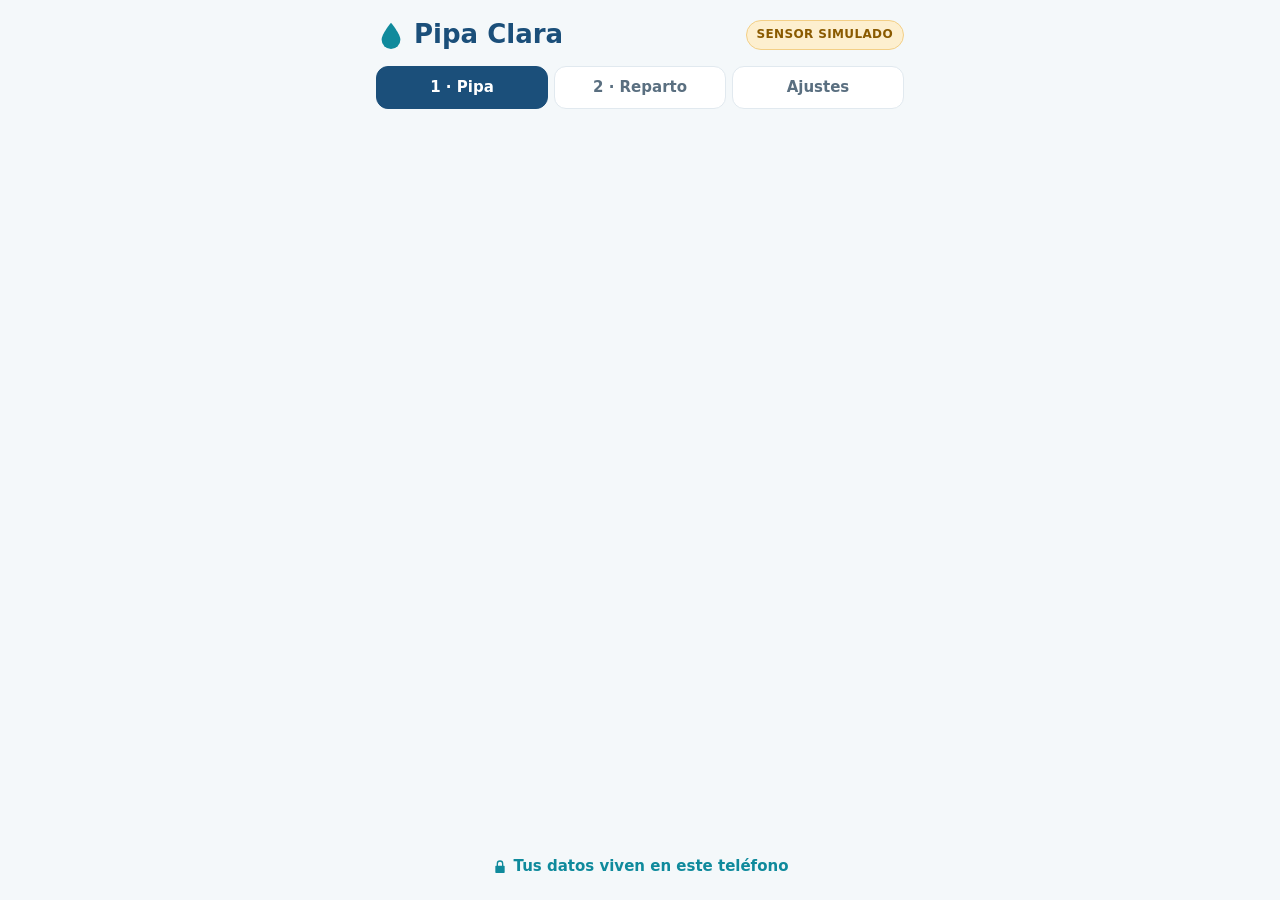
==== index.html @ 721019df "feat: local-first mobile UI: calibration, delivery, chart, split and WhatsApp share Co-Authored-By: " ====
<!doctype html>
<html lang="es-MX">
<head>
  <meta charset="utf-8">
  <meta name="viewport" content="width=device-width, initial-scale=1">
  <title>Pipa Clara</title>
  <meta name="description" content="Verifica cuánta agua entró a tu cisterna compartida y reparte el costo de la pipa entre vecinos. Tus datos se quedan en tu teléfono.">
  <link rel="icon" href="data:image/svg+xml,%3Csvg xmlns='http://www.w3.org/2000/svg' viewBox='0 0 32 32'%3E%3Cpath d='M16 3C16 3 6 15 6 21a10 10 0 0 0 20 0C26 15 16 3 16 3z' fill='%2314a3b8'/%3E%3C/svg%3E">
  <link rel="stylesheet" href="styles.css">
</head>
<body>
  <header class="top">
    <div class="brand">
      <svg viewBox="0 0 32 32" aria-hidden="true"><path d="M16 3C16 3 6 15 6 21a10 10 0 0 0 20 0C26 15 16 3 16 3z"/></svg>
      <span>Pipa Clara</span>
    </div>
    <span class="badge sim" title="Las lecturas del sensor son simuladas para esta demostración">SENSOR SIMULADO</span>
  </header>

  <nav class="tabs" role="tablist">
    <button role="tab" data-tab="entrega" aria-selected="true">1 · Pipa</button>
    <button role="tab" data-tab="reparto">2 · Reparto</button>
    <button role="tab" data-tab="ajustes">Ajustes</button>
  </nav>

  <div id="notice" class="notice" hidden></div>
  <main id="view"></main>

  <footer class="foot">
    <svg viewBox="0 0 24 24" aria-hidden="true"><path d="M7 10V7a5 5 0 0 1 10 0v3h1a1 1 0 0 1 1 1v9a1 1 0 0 1-1 1H6a1 1 0 0 1-1-1v-9a1 1 0 0 1 1-1h1zm2 0h6V7a3 3 0 0 0-6 0v3z"/></svg>
    Tus datos viven en este teléfono
  </footer>

  <script type="module" src="js/app.js"></script>
</body>
</html>
---- styles.css ----
:root {
  --bg: #f4f8fa;
  --card: #ffffff;
  --ink: #12304a;
  --muted: #5a6f80;
  --line: #e1e9ef;
  --teal: #0f8a9c;
  --teal-soft: #e3f4f6;
  --blue: #1b4f7a;
  --amber: #8a5a00;
  --amber-bg: #fdefcf;
  --green: #1d7a46;
  --green-bg: #dff3e7;
  --grey-bg: #eceff2;
  --wa: #128c4a;
  --danger: #a3261d;
  --radius: 16px;
}
* { box-sizing: border-box; }
html { -webkit-text-size-adjust: 100%; }
body {
  margin: 0;
  background: var(--bg);
  color: var(--ink);
  font: 17px/1.45 system-ui, -apple-system, "Segoe UI", Roboto, sans-serif;
  max-width: 560px;
  margin-inline: auto;
  min-height: 100vh;
  display: flex;
  flex-direction: column;
}
.top { display: flex; align-items: center; justify-content: space-between; padding: 16px 16px 8px; gap: 8px; }
.brand { display: flex; align-items: center; gap: 8px; font-weight: 800; font-size: 26px; color: var(--blue); }
.brand svg { width: 30px; height: 30px; fill: var(--teal); }
.badge { font-size: 12px; font-weight: 700; letter-spacing: .03em; padding: 5px 10px; border-radius: 999px; white-space: nowrap; }
.badge.sim { color: var(--amber); background: var(--amber-bg); border: 1px solid #f3cf86; }
.badge.ml { color: var(--blue); background: #e5eef7; border: 1px solid #c3d6ea; }
.badge.demo { color: var(--muted); background: var(--grey-bg); }

.tabs { display: flex; gap: 6px; padding: 4px 16px 12px; background: var(--bg); }
.tabs button {
  flex: 1; font: inherit; font-weight: 700; font-size: 15px; padding: 10px 6px; border-radius: 12px;
  border: 1px solid var(--line); background: var(--card); color: var(--muted); cursor: pointer;
}
.tabs button[aria-selected="true"] { background: var(--blue); color: #fff; border-color: var(--blue); }

main { padding: 0 16px 16px; flex: 1; }
.notice { margin: 0 16px 12px; padding: 10px 12px; border-radius: 12px; background: var(--amber-bg); color: var(--amber); font-size: 15px; }

.card { background: var(--card); border-radius: var(--radius); padding: 16px; margin-bottom: 14px; box-shadow: 0 1px 3px rgba(18,48,74,.08); }
.card h2 { margin: 0 0 10px; font-size: 20px; color: var(--blue); }
.card h3 { margin: 14px 0 6px; font-size: 16px; color: var(--blue); }
.hint { color: var(--muted); font-size: 15px; margin: 4px 0 10px; }
.small { font-size: 14px; color: var(--muted); }

label { display: block; font-weight: 600; margin: 10px 0 4px; }
input, select, textarea {
  width: 100%; font: inherit; padding: 11px 12px; border-radius: 10px; border: 1px solid #c9d6df; background: #fff; color: var(--ink);
}
input:focus, select:focus, textarea:focus { outline: 3px solid #9fd8e0; border-color: var(--teal); }
.row2 { display: grid; grid-template-columns: 1fr 1fr; gap: 10px; align-items: end; }
.row2 > * { min-width: 0; }
.err { color: var(--danger); font-size: 15px; margin-top: 8px; font-weight: 600; }

.btn {
  display: inline-flex; align-items: center; justify-content: center; gap: 8px; width: 100%;
  font: inherit; font-weight: 700; padding: 14px; border-radius: 14px; border: 0; cursor: pointer;
  background: var(--teal); color: #fff; margin-top: 14px; text-decoration: none;
}
.btn.secondary { background: var(--teal-soft); color: var(--blue); }
.btn.wa { background: var(--wa); }
.btn.danger { background: #fbe4e2; color: var(--danger); }
.btn[disabled], .btn[aria-disabled="true"] { opacity: .45; cursor: not-allowed; pointer-events: none; }
.btn svg { width: 22px; height: 22px; fill: currentColor; }

.nums { list-style: none; padding: 0; margin: 0; }
.nums li { display: flex; justify-content: space-between; align-items: baseline; padding: 11px 0; border-bottom: 1px solid var(--line); gap: 10px; }
.nums li:last-child { border-bottom: 0; }
.nums .k { font-weight: 600; }
.nums .k small { display: block; font-weight: 400; color: var(--muted); font-size: 13px; }
.nums .v { font-weight: 800; font-size: 22px; color: var(--blue); white-space: nowrap; }

.verdict { border-radius: var(--radius); padding: 14px 16px; margin-bottom: 14px; }
.verdict strong { display: block; font-size: 21px; margin-bottom: 4px; }
.verdict.consistente { background: var(--green-bg); color: var(--green); }
.verdict.revisar { background: var(--amber-bg); color: var(--amber); }
.verdict.insuficiente { background: var(--grey-bg); color: var(--muted); }

.chart svg { width: 100%; height: auto; display: block; }
.chart .axis { stroke: #c9d6df; stroke-width: 1; }
.chart .grid { stroke: var(--line); stroke-dasharray: 3 3; }
.chart .lvl { fill: none; stroke: var(--teal); stroke-width: 2.5; }
.chart .area { fill: var(--teal-soft); }
.chart .mark { stroke: var(--amber); stroke-dasharray: 4 3; }
.chart text { font-size: 11px; fill: var(--muted); }

.hh { border-bottom: 1px solid var(--line); padding: 10px 0; }
.hh:last-child { border-bottom: 0; }
.hh-top { display: flex; justify-content: space-between; align-items: center; gap: 8px; font-weight: 700; }
.hh .row2 { margin-top: 6px; }
details summary { cursor: pointer; color: var(--teal); font-weight: 600; margin-top: 6px; }
pre.summary { white-space: pre-wrap; background: var(--teal-soft); border-radius: 12px; padding: 12px; font: 15px/1.5 system-ui, sans-serif; margin: 8px 0; }
.check { display: flex; gap: 10px; align-items: flex-start; font-weight: 600; margin-top: 10px; }
.check input { width: 22px; height: 22px; flex: none; margin-top: 2px; }
.list { list-style: none; padding: 0; margin: 0; }
.list li { display: flex; justify-content: space-between; gap: 8px; padding: 9px 0; border-bottom: 1px solid var(--line); }
.list li:last-child { border-bottom: 0; }
.pill { font-size: 13px; font-weight: 700; padding: 3px 9px; border-radius: 999px; white-space: nowrap; }
.pill.consistente { background: var(--green-bg); color: var(--green); }
.pill.revisar { background: var(--amber-bg); color: var(--amber); }
.pill.insuficiente { background: var(--grey-bg); color: var(--muted); }

.foot { display: flex; align-items: center; justify-content: center; gap: 6px; padding: 14px 16px 22px; color: var(--teal); font-weight: 600; font-size: 15px; }
.foot svg { width: 16px; height: 16px; fill: currentColor; }
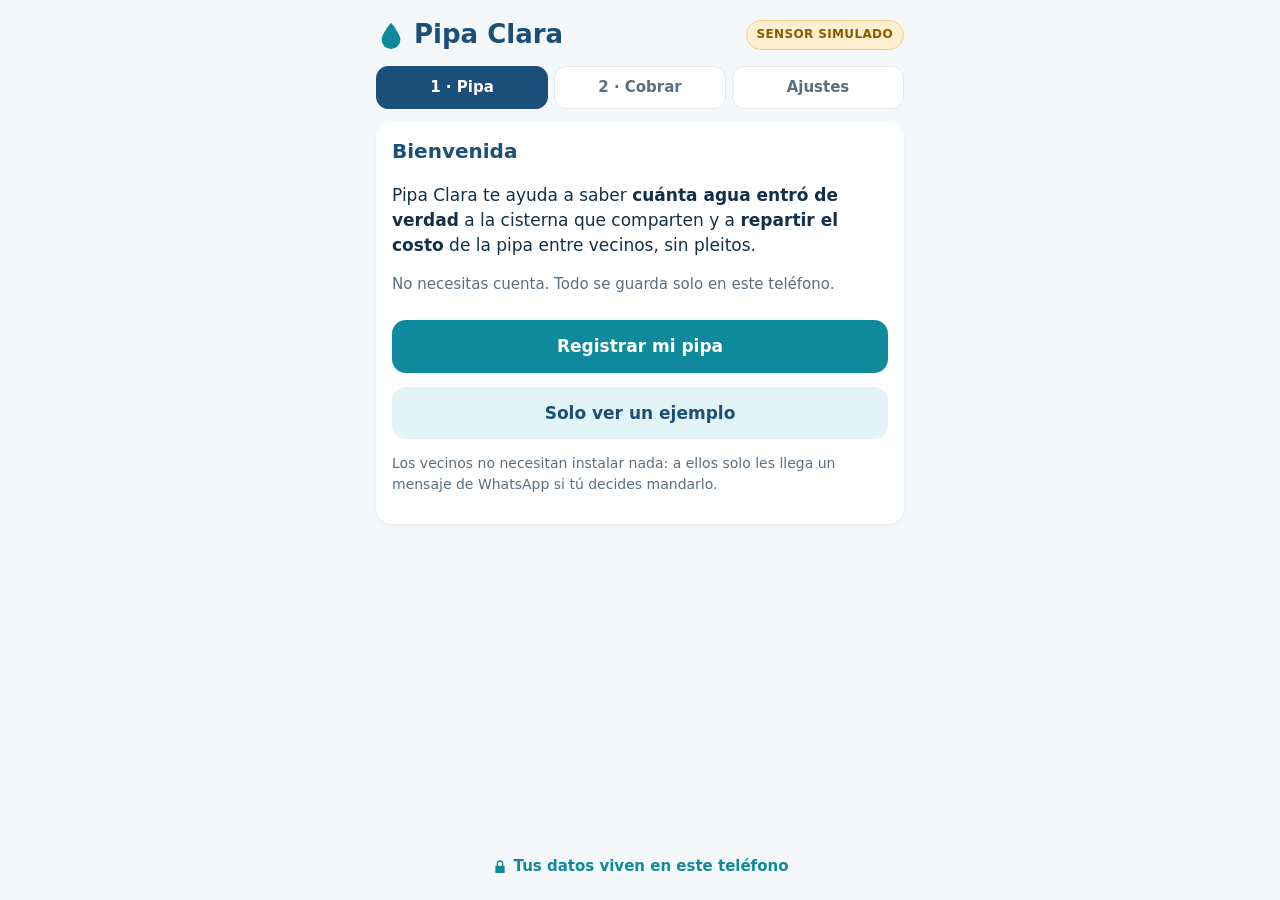
==== commit c9f46262: "fix: persona test — cost-only WhatsApp message by default, neutral verdict, no pre-filled cistern, r" ====
--- a/index.html
+++ b/index.html
@@ -14,12 +14,12 @@
       <svg viewBox="0 0 32 32" aria-hidden="true"><path d="M16 3C16 3 6 15 6 21a10 10 0 0 0 20 0C26 15 16 3 16 3z"/></svg>
       <span>Pipa Clara</span>
     </div>
-    <span class="badge sim" title="Las lecturas del sensor son simuladas para esta demostración">SENSOR SIMULADO</span>
+    <span class="badge sim" title="Esta versión de demostración no tiene un sensor real conectado: las lecturas son simuladas">SENSOR SIMULADO</span>
   </header>
 
   <nav class="tabs" role="tablist">
     <button role="tab" data-tab="entrega" aria-selected="true">1 · Pipa</button>
-    <button role="tab" data-tab="reparto">2 · Reparto</button>
+    <button role="tab" data-tab="reparto">2 · Cobrar</button>
     <button role="tab" data-tab="ajustes">Ajustes</button>
   </nav>
 
--- a/styles.css
+++ b/styles.css
@@ -30,7 +30,7 @@
   flex-direction: column;
 }
 .top { display: flex; align-items: center; justify-content: space-between; padding: 16px 16px 8px; gap: 8px; }
-.brand { display: flex; align-items: center; gap: 8px; font-weight: 800; font-size: 26px; color: var(--blue); }
+.brand { white-space: nowrap; display: flex; align-items: center; gap: 8px; font-weight: 800; font-size: 26px; color: var(--blue); }
 .brand svg { width: 30px; height: 30px; fill: var(--teal); }
 .badge { font-size: 12px; font-weight: 700; letter-spacing: .03em; padding: 5px 10px; border-radius: 999px; white-space: nowrap; }
 .badge.sim { color: var(--amber); background: var(--amber-bg); border: 1px solid #f3cf86; }
